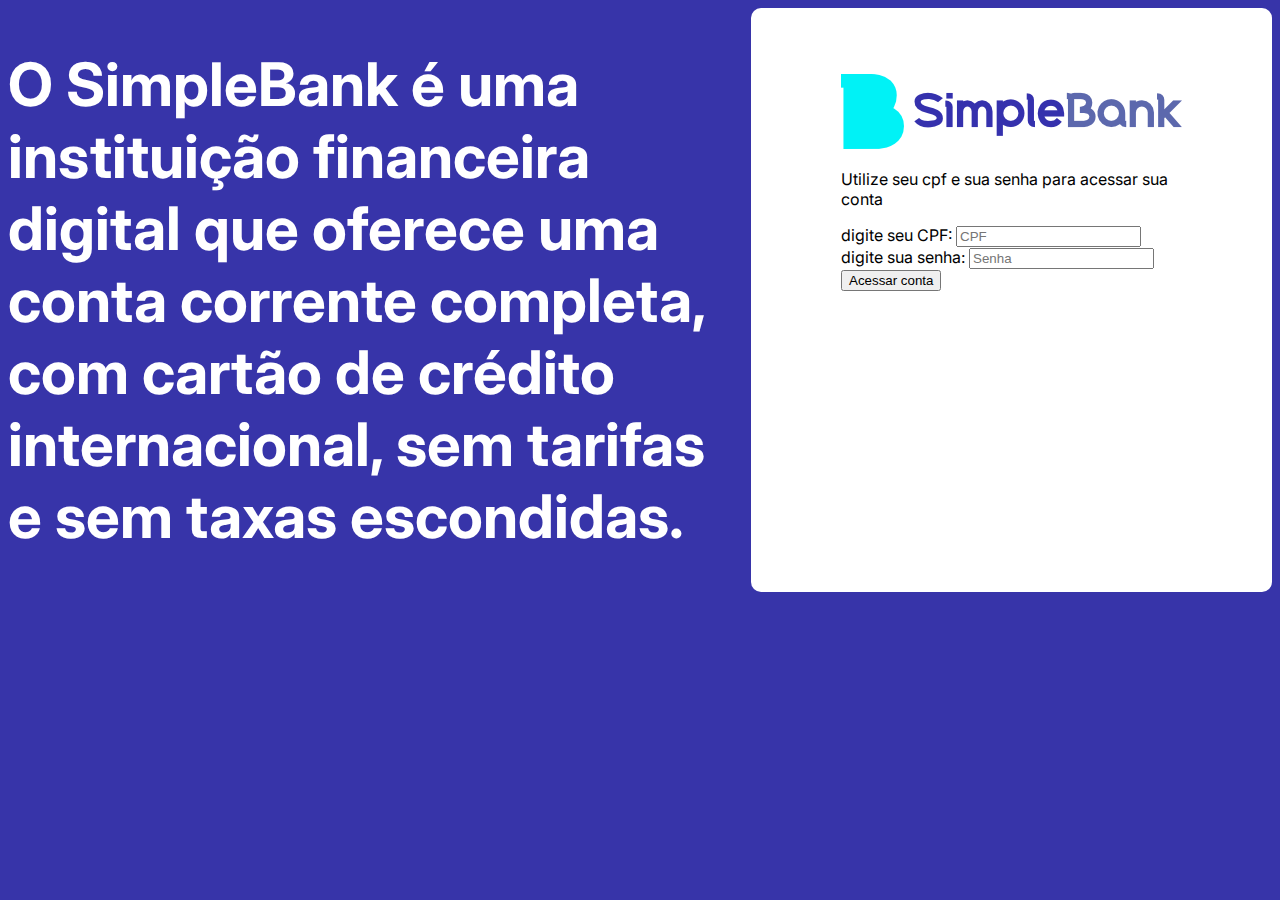
==== login.html @ 2bb42c94 "loginCommit" ====
<!DOCTYPE html>
<html lang="en">
<head>
  <meta charset="UTF-8">
  <meta http-equiv="X-UA-Compatible" content="IE=edge">
  <meta name="viewport" content="width=device-width, initial-scale=1.0">
  <title>Login</title>
  <link rel="preconnect" href="https://fonts.googleapis.com">
  <link rel="preconnect" href="https://fonts.gstatic.com" crossorigin>
  <link href="https://fonts.googleapis.com/css2?family=Inter:wght@400;700&family=Open+Sans:wght@400;700&display=swap" rel="stylesheet">
  <link rel="stylesheet" href="css/login.css">
</head>
<body id="login">
  <main>

    <section class="titulo">
        <section class="conteudo">
          <h1>O SimpleBank é uma instituição financeira digital que oferece uma conta corrente completa, com cartão de crédito internacional, sem tarifas e sem taxas escondidas.</h1>
        </section>
    </section>
    <section class="formulario">
        <section class="principal">
          <figure>
            <img src="imagens/logo.png" alt="Logo da Simplebank">
            <p> Utilize seu cpf e sua senha para acessar sua conta</p>
            <form action="">
              <label for=""> digite seu CPF: </label>
              <input type="text" placeholder="CPF">
              <label for=""> digite sua senha: </label>
              <input type="password" placeholder="Senha">
              <button type="submit">Acessar conta</button>
            </form>
          </figure>
        </section>
    </section>

  </main>
</body>
</html>
---- css/login.css ----
*{
}

main{
  display: flex;

}
body{
  font-family: 'Inter', sans-serif;
  background-color: #3734a9;
}

nav{

}

h1{
  font-size: 60px;
}

.conteudo{
  background-color: #3734a9;
  color: #FFFFFF;
}

.formulario{
  background-color: #FFFFFF;
  padding: 50px;
  border-radius: 10px;
}
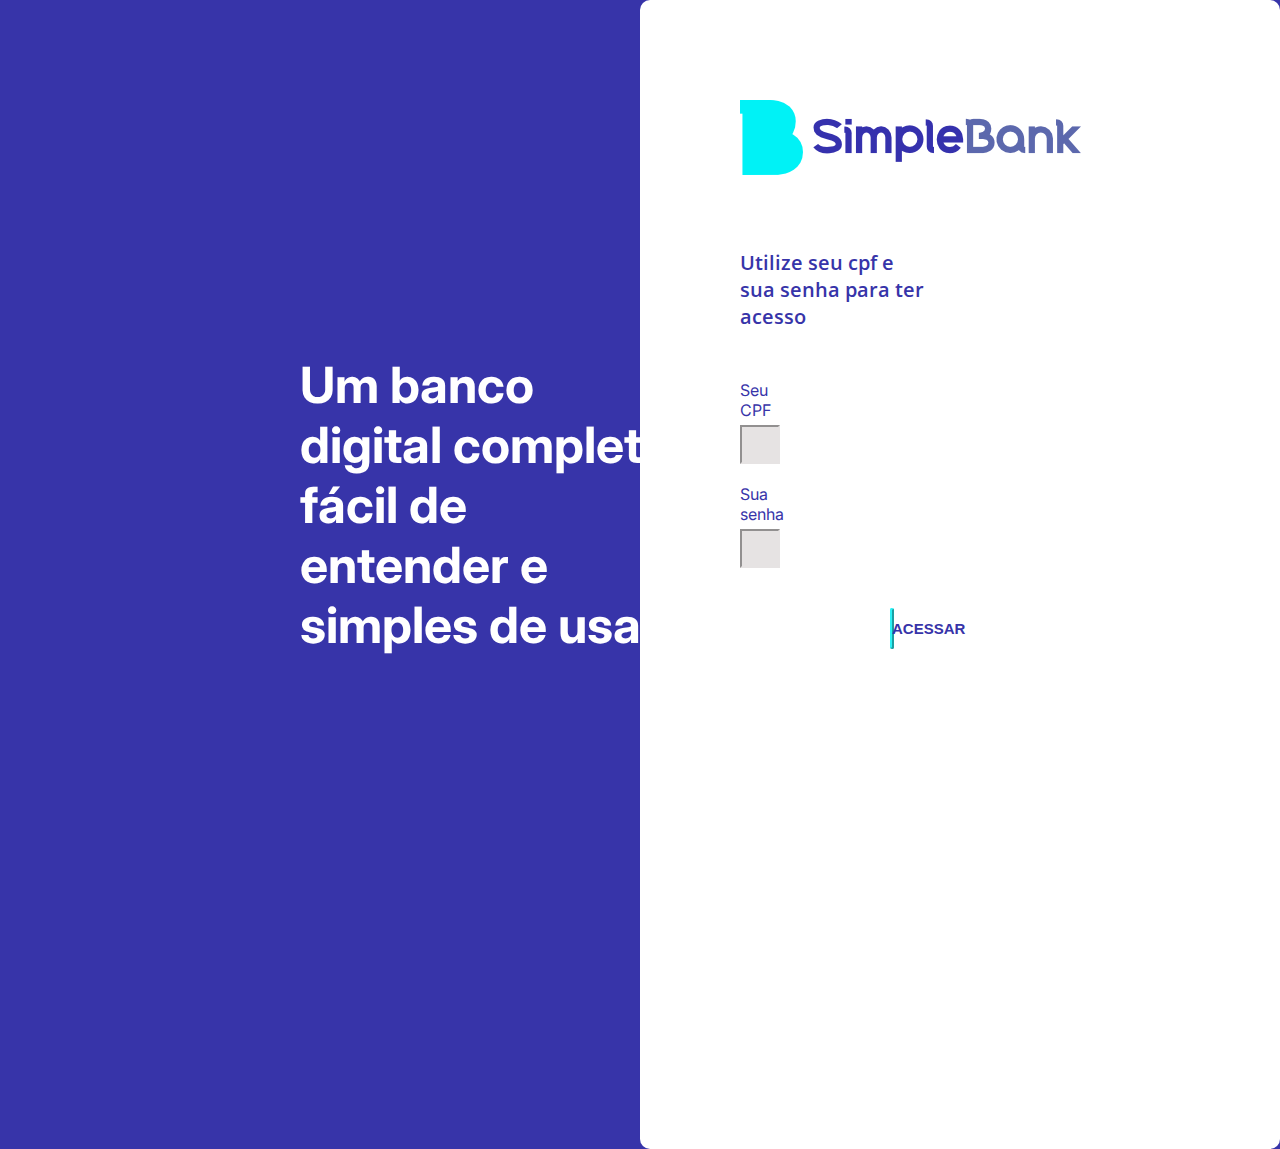
==== commit 226c02b1: "first task complete" ====
--- a/login.html
+++ b/login.html
@@ -1,36 +1,34 @@
 <!DOCTYPE html>
-<html lang="en">
+<html lang="pt-br">
 <head>
   <meta charset="UTF-8">
-  <meta http-equiv="X-UA-Compatible" content="IE=edge">
-  <meta name="viewport" content="width=device-width, initial-scale=1.0">
   <title>Login</title>
   <link rel="preconnect" href="https://fonts.googleapis.com">
   <link rel="preconnect" href="https://fonts.gstatic.com" crossorigin>
   <link href="https://fonts.googleapis.com/css2?family=Inter:wght@400;700&family=Open+Sans:wght@400;700&display=swap" rel="stylesheet">
   <link rel="stylesheet" href="css/login.css">
 </head>
-<body id="login">
+<body>
   <main>
 
     <section class="titulo">
         <section class="conteudo">
-          <h1>O SimpleBank é uma instituição financeira digital que oferece uma conta corrente completa, com cartão de crédito internacional, sem tarifas e sem taxas escondidas.</h1>
+          <h1>Um banco digital completo, fácil de entender e simples de usar.</h1>
         </section>
     </section>
     <section class="formulario">
         <section class="principal">
           <figure>
             <img src="imagens/logo.png" alt="Logo da Simplebank">
-            <p> Utilize seu cpf e sua senha para acessar sua conta</p>
+          </figure>
+            <p>Utilize seu cpf e sua senha para ter acesso</p>
             <form action="">
-              <label for=""> digite seu CPF: </label>
-              <input type="text" placeholder="CPF">
-              <label for=""> digite sua senha: </label>
-              <input type="password" placeholder="Senha">
-              <button type="submit">Acessar conta</button>
+              <label for="" class="cpfTexto"> Seu CPF </label>
+              <input type="text"  class="cpf">
+              <label for="" class="senhaTexto"> Sua senha </label>
+              <input type="password" class="password">
+              <button type="submit" class="login">ACESSAR</button>
             </form>
-          </figure>
         </section>
     </section>
 
--- a/css/login.css
+++ b/css/login.css
@@ -1,14 +1,24 @@
+@import url('https://fonts.googleapis.com/css2?family=Inter:wght@400;700&family=Open+Sans:wght@400;700&display=swap');
+
 
 *{
+  margin:0;
+	padding:0;
+
 }
 
 main{
-  display: flex;
-
+  display:flex;
+  flex-direction: row;
+  justify-content: space-between;
+  background-color: #3734a9;
+  font-family: 'Inter', sans-serif;
+  
 }
 body{
   font-family: 'Inter', sans-serif;
-  background-color: #3734a9;
+  font-family: 'Open Sans', sans-serif;
+
 }
 
 nav{
@@ -16,16 +26,78 @@
 }
 
 h1{
-  font-size: 60px;
+  font-size: 50px;
 }
 
-.conteudo{
+p{
+  font-size: 20px;
+}
+
+.titulo{
   background-color: #3734a9;
   color: #FFFFFF;
+  display: inline-block;
+  margin: auto;
+  width: 50%;
+
+}
+.conteudo{
+  padding: 10px 100px 150px 300px;
+  width: 60%;
+  
 }
 
 .formulario{
   background-color: #FFFFFF;
-  padding: 50px;
+  width: 50%;
   border-radius: 10px;
+  display: inline-block;
+  margin: auto;
+}
+
+.principal img{
+  padding: 100px 0px 50px 100px;
+}
+.principal p{
+  padding: 20px 0px 10px 100px;
+  width: 30%;
+  font-family: 'Open Sans', sans-serif;
+  font-weight: 600;
+  color: #3734a9;
+}
+
+.principal form{
+  padding: 20px 500px 500px 100px;
+  display: flex;
+  flex-direction: column;
+  color: #3734a9;
+}
+.principal form .cpf{
+  padding: 20px 0px 0px 0px;
+  background-color: rgb(230, 227, 227);
+  border-color:  rgb(230, 227, 227);
+}
+.principal form .password{
+  padding: 20px 0px 0px 0px;
+  background-color: rgb(230, 227, 227);
+  border-color:  rgb(230, 227, 227);
+}
+
+.principal form .senhaTexto{
+  padding: 20px 0px 5px 0px;
+}
+
+.principal form .cpfTexto{
+  padding: 20px 0px 5px 0px;
+}
+
+.login{
+  padding: 10px 0px;
+  background-color: #2bf2f6;
+  border-color: #2bf2f6;
+  color: #3734a9;
+  font-weight: 800;
+  font-size: 15px;
+  border-radius: 50px;
+  margin: 40px 0px 0px 150px;
 }